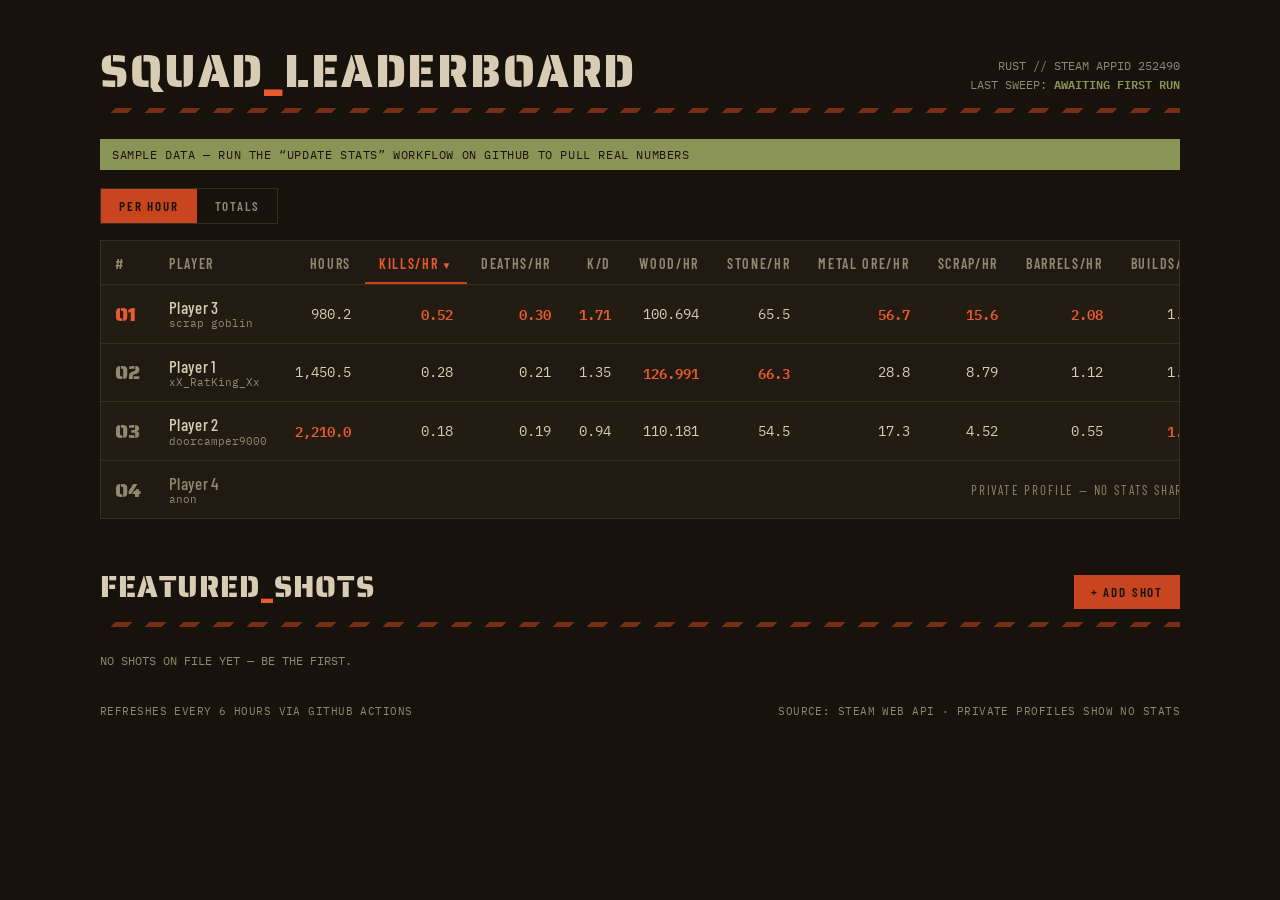
==== index.html @ 2e439c4e "Add files via upload" ====
<!DOCTYPE html>
<html lang="en">
<head>
<meta charset="UTF-8">
<meta name="viewport" content="width=device-width, initial-scale=1.0">
<title>SQUAD LEADERBOARD // RUST</title>
<link rel="preconnect" href="https://fonts.googleapis.com">
<link rel="preconnect" href="https://fonts.gstatic.com" crossorigin>
<link href="https://fonts.googleapis.com/css2?family=Saira+Stencil+One&family=Barlow+Condensed:wght@400;500;600&family=IBM+Plex+Mono:wght@400;600&display=swap" rel="stylesheet">
<style>
  :root{
    --bg:#17120C;
    --panel:#201A12;
    --panel-2:#28211660;
    --line:#382E20;
    --text:#D8CCB4;
    --dim:#928770;
    --oxide:#C8451F;
    --oxide-hi:#E85B2E;
    --olive:#8B9457;
    --stencil:'Saira Stencil One',sans-serif;
    --cond:'Barlow Condensed',sans-serif;
    --mono:'IBM Plex Mono',monospace;
  }
  *{margin:0;padding:0;box-sizing:border-box}
  html{background:var(--bg)}
  body{
    font-family:var(--cond);
    color:var(--text);
    background:var(--bg);
    min-height:100vh;
    padding:clamp(16px,4vw,48px);
  }
  .wrap{max-width:1080px;margin:0 auto}

  header{
    display:flex;align-items:flex-end;justify-content:space-between;
    gap:16px;flex-wrap:wrap;margin-bottom:14px;
  }
  h1{
    font-family:var(--stencil);
    font-weight:400;
    font-size:clamp(28px,5vw,46px);
    letter-spacing:.04em;
    line-height:1;
    color:var(--text);
    text-transform:uppercase;
  }
  h1 .ox{color:var(--oxide-hi)}
  .stamp{
    font-family:var(--mono);
    font-size:12px;
    color:var(--dim);
    text-align:right;
    line-height:1.6;
    text-transform:uppercase;
  }
  .stamp b{color:var(--olive);font-weight:600}

  .hazard{
    height:5px;
    background:repeating-linear-gradient(-45deg,var(--oxide) 0 12px,transparent 12px 24px);
    opacity:.55;
    margin-bottom:26px;
  }

  .banner{
    display:none;
    font-family:var(--mono);font-size:12px;
    color:var(--bg);background:var(--olive);
    padding:8px 12px;margin-bottom:18px;
    text-transform:uppercase;letter-spacing:.05em;
  }
  .banner.show{display:block}

  .seg{display:inline-flex;border:1px solid var(--line);margin-bottom:16px}
  .seg button{
    font-family:var(--cond);font-weight:600;font-size:13px;
    letter-spacing:.14em;text-transform:uppercase;
    background:none;border:none;color:var(--dim);
    padding:9px 18px;cursor:pointer;
  }
  .seg button:hover{color:var(--text)}
  .seg button.on{background:var(--oxide);color:var(--bg)}
  .seg button:focus-visible{outline:2px solid var(--oxide);outline-offset:2px}

  .scroll{overflow-x:auto;border:1px solid var(--line);background:var(--panel)}
  table{width:100%;min-width:880px;border-collapse:collapse}
  thead th{
    font-family:var(--cond);font-weight:600;
    font-size:14px;letter-spacing:.12em;text-transform:uppercase;
    color:var(--dim);
    text-align:right;
    padding:14px 14px 12px;
    border-bottom:1px solid var(--line);
    cursor:pointer;user-select:none;white-space:nowrap;
  }
  thead th:hover{color:var(--text)}
  thead th.sorted{color:var(--oxide-hi);box-shadow:inset 0 -2px 0 var(--oxide)}
  thead th .arrow{font-size:10px;margin-left:3px}
  th.left,td.left{text-align:left}

  tbody td{
    font-family:var(--mono);font-size:14px;
    text-align:right;
    padding:12px 14px;
    border-bottom:1px solid var(--line);
    white-space:nowrap;
  }
  tbody tr:last-child td{border-bottom:none}
  tbody tr:nth-child(odd) td{background:var(--panel-2)}
  tbody tr:hover td{background:#2E251860}

  td.rank{
    font-family:var(--stencil);font-size:20px;
    color:var(--dim);width:64px;
  }
  tr.first td.rank{color:var(--oxide-hi)}

  .player{display:flex;align-items:center;gap:12px}
  .who{display:flex;flex-direction:column;line-height:1.2}
  .alias{font-family:var(--mono);font-size:11px;color:var(--dim)}
  .player img{
    width:34px;height:34px;display:block;
    border:1px solid var(--line);
    filter:saturate(.85);
  }
  .player a{
    font-family:var(--cond);font-weight:500;font-size:17px;
    color:var(--text);text-decoration:none;letter-spacing:.02em;
  }
  .player a:hover{color:var(--oxide-hi)}
  .player a:focus-visible{outline:2px solid var(--oxide);outline-offset:2px}

  td.top{color:var(--oxide-hi);font-weight:600}
  tr.private td{color:var(--dim)}
  tr.private .player a{color:var(--dim)}
  .priv-label{
    font-family:var(--cond);font-size:13px;letter-spacing:.14em;
    text-transform:uppercase;color:var(--dim);
  }

  footer{
    display:flex;justify-content:space-between;gap:12px;flex-wrap:wrap;
    margin-top:14px;
    font-family:var(--mono);font-size:11px;color:var(--dim);
    text-transform:uppercase;letter-spacing:.04em;
  }

  .shots{margin-top:44px}
  .shots-head{display:flex;align-items:baseline;justify-content:space-between;margin-bottom:12px}
  .shots h2{
    font-family:var(--stencil);font-weight:400;
    font-size:clamp(20px,3.4vw,30px);
    letter-spacing:.04em;text-transform:uppercase;color:var(--text);
  }
  .shots h2 .ox{color:var(--oxide-hi)}
  .shots-count{font-family:var(--mono);font-size:12px;color:var(--dim);text-transform:uppercase}
  .grid{
    margin-top:22px;
    display:grid;grid-template-columns:repeat(auto-fill,minmax(240px,1fr));gap:10px;
  }
  .grid figure{
    border:1px solid var(--line);background:var(--panel);
    cursor:pointer;overflow:hidden;
  }
  .grid img{
    width:100%;aspect-ratio:16/9;object-fit:cover;display:block;
    filter:saturate(.9) brightness(.92);
  }
  .grid figure:hover img{filter:none}
  .grid figcaption{
    font-family:var(--mono);font-size:11px;color:var(--dim);
    padding:7px 10px;border-top:1px solid var(--line);
    white-space:nowrap;overflow:hidden;text-overflow:ellipsis;
    text-transform:uppercase;letter-spacing:.03em;
  }
  .grid figure:focus-visible{outline:2px solid var(--oxide);outline-offset:2px}

  .lightbox{
    position:fixed;inset:0;z-index:10;
    background:#17120CF0;
    display:flex;flex-direction:column;align-items:center;justify-content:center;
    gap:12px;padding:4vw;cursor:zoom-out;
  }
  .lightbox[hidden]{display:none}
  .lightbox img{max-width:100%;max-height:86vh;border:1px solid var(--line)}
  .lightbox-name{font-family:var(--mono);font-size:12px;color:var(--dim);text-transform:uppercase}

  .btn{
    font-family:var(--cond);font-weight:600;font-size:13px;
    letter-spacing:.14em;text-transform:uppercase;
    background:var(--oxide);color:var(--bg);
    border:1px solid var(--oxide);
    padding:8px 16px;cursor:pointer;
  }
  .btn:hover{background:var(--oxide-hi);border-color:var(--oxide-hi)}
  .btn:disabled{opacity:.45;cursor:not-allowed}
  .btn.ghost{background:none;color:var(--dim);border-color:var(--line)}
  .btn.ghost:hover{color:var(--text)}
  .btn:focus-visible{outline:2px solid var(--oxide);outline-offset:2px}
  .empty{font-family:var(--mono);font-size:12px;color:var(--dim);margin-top:18px;text-transform:uppercase}

  .modal{
    position:fixed;inset:0;z-index:20;
    background:#17120CF0;
    display:flex;align-items:center;justify-content:center;padding:16px;
  }
  .modal[hidden]{display:none}
  .modal-box{
    width:min(440px,100%);
    background:var(--panel);border:1px solid var(--line);
    padding:22px;display:flex;flex-direction:column;gap:12px;
  }
  .modal-box h3{
    font-family:var(--stencil);font-weight:400;font-size:22px;
    letter-spacing:.04em;text-transform:uppercase;
  }
  .modal-box h3 .ox{color:var(--oxide-hi)}
  .modal-box input[type=password], .modal-box input[type=text]{
    font-family:var(--mono);font-size:13px;
    background:var(--bg);border:1px solid var(--line);color:var(--text);
    padding:10px 12px;width:100%;
  }
  .modal-box input:focus{outline:none;border-color:var(--oxide)}
  .drop{
    font-family:var(--mono);font-size:12px;color:var(--dim);
    border:1px dashed var(--line);
    padding:26px 14px;text-align:center;cursor:pointer;
    text-transform:uppercase;letter-spacing:.03em;
    overflow:hidden;text-overflow:ellipsis;
  }
  .drop:hover,.drop.armed{border-color:var(--oxide);color:var(--text)}
  .drop:focus-visible{outline:2px solid var(--oxide);outline-offset:2px}
  .modal-row{display:flex;align-items:center;justify-content:space-between;gap:10px}
  .up-status{font-family:var(--mono);font-size:11px;color:var(--olive);text-transform:uppercase}
  .up-status.err{color:var(--oxide-hi)}
  @media (prefers-reduced-motion: no-preference){
    tbody tr{transition:background .12s}
  }
</style>
</head>
<body>
<div class="wrap">
  <header>
    <h1>Squad<span class="ox">_</span>Leaderboard</h1>
    <div class="stamp">
      Rust // Steam AppID 252490<br>
      Last sweep: <b id="updated">—</b>
    </div>
  </header>
  <div class="hazard"></div>

  <div class="banner" id="banner">Sample data — run the “Update stats” workflow on GitHub to pull real numbers</div>

  <div class="seg">
    <button id="btn-rate" class="on" onclick="setMode('rate')">Per hour</button>
    <button id="btn-total" onclick="setMode('total')">Totals</button>
  </div>

  <div class="scroll">
    <table id="board">
      <thead><tr id="headrow"></tr></thead>
      <tbody id="rows"></tbody>
    </table>
  </div>

  <section class="shots" id="shots-section" hidden>
    <div class="shots-head">
      <h2>Featured<span class="ox">_</span>Shots</h2>
      <span class="shots-count" id="shots-count"></span>
      <button class="btn" id="add-shot" hidden>+ Add shot</button>
    </div>
    <div class="hazard"></div>
    <p class="empty" id="shots-empty" hidden>No shots on file yet — be the first.</p>
    <div class="grid" id="shots-grid"></div>
  </section>

  <div class="modal" id="upload-modal" hidden>
    <div class="modal-box">
      <h3>Upload<span class="ox">_</span>Shot</h3>
      <input type="password" id="up-pass" placeholder="Squad password" autocomplete="off">
      <input type="text" id="up-caption" placeholder="Caption (optional)" maxlength="60" autocomplete="off">
      <div class="drop" id="up-drop" tabindex="0">Drag an image here, paste one, or click to pick</div>
      <input type="file" id="up-file" accept="image/png,image/jpeg,image/webp,image/gif" hidden>
      <div class="modal-row">
        <span class="up-status" id="up-status"></span>
        <span>
          <button class="btn ghost" id="up-cancel">Cancel</button>
          <button class="btn" id="up-send" disabled>Upload</button>
        </span>
      </div>
    </div>
  </div>

  <div class="lightbox" id="lightbox" hidden>
    <img id="lightbox-img" src="" alt="">
    <span class="lightbox-name" id="lightbox-name"></span>
  </div>

  <footer>
    <span>Refreshes every 6 hours via GitHub Actions</span>
    <span>Source: Steam Web API · Private profiles show no stats</span>
  </footer>
</div>

<script>
const COLS = [
  {key:"hours",   label:"Hours", dec:1, noRate:true},
  {key:"kills",   label:"Kills"},
  {key:"deaths",  label:"Deaths"},
  {key:"kd",      label:"K/D", dec:2, noRate:true},
  {key:"wood",    label:"Wood"},
  {key:"stone",   label:"Stone"},
  {key:"metal",   label:"Metal Ore"},
  {key:"scrap",   label:"Scrap"},
  {key:"barrels", label:"Barrels"},
  {key:"builds",  label:"Builds"},
];

let mode = "rate"; // "rate" = per hour, "total" = lifetime totals

/* Shown only if data.json can't be fetched (e.g. previewing the file locally). */
const FALLBACK = {
  updated: null,
  placeholder: true,
  players: [
    {steamid:"76561198328433034", label:"Player 1", name:"xX_RatKing_Xx",  avatar:"", profile_url:"#", private:false,
     stats:{hours:1450.5, kills:412, deaths:305, kd:1.35, wood:184200, stone:96100, metal:41800, scrap:12750, barrels:1630, builds:2210}},
    {steamid:"76561198329843176", label:"Player 2", name:"doorcamper9000",  avatar:"", profile_url:"#", private:false,
     stats:{hours:2210.0, kills:388, deaths:412, kd:0.94, wood:243500, stone:120400, metal:38200, scrap:9980, barrels:1215, builds:3480}},
    {steamid:"76561198982508980", label:"Player 3", name:"scrap goblin",avatar:"", profile_url:"#", private:false,
     stats:{hours:980.2, kills:511, deaths:298, kd:1.71, wood:98700, stone:64200, metal:55600, scrap:15320, barrels:2040, builds:1120}},
    {steamid:"76561199044926383", label:"Player 4", name:"anon", avatar:"", profile_url:"#", private:true, stats:{}},
  ]
};

let data = null;
let sortKey = "kills";
let sortDir = -1;

const fmt = (v, dec) => (v ?? 0).toLocaleString("en-GB",
  dec ? {minimumFractionDigits:dec, maximumFractionDigits:dec} : {});

/* value shown for a stat in the current mode; null = not computable */
function displayVal(p, c){
  const v = p.stats[c.key] ?? 0;
  if (c.noRate || mode === "total") return v;
  const h = p.stats.hours ?? 0;
  return h > 0 ? v / h : null;
}

function fmtCell(v, c){
  if (v === null) return "—";
  if (c.dec !== undefined) return fmt(v, c.dec);
  if (mode === "total" || c.noRate) return fmt(v);
  const dec = v >= 100 ? 0 : v >= 10 ? 1 : 2;
  return fmt(v, dec);
}

function buildHead(){
  const tr = document.getElementById("headrow");
  tr.innerHTML = "";
  const rank = document.createElement("th");
  rank.textContent = "#"; rank.className = "left"; rank.style.cursor = "default";
  tr.appendChild(rank);
  const name = document.createElement("th");
  name.textContent = "Player"; name.className = "left"; name.style.cursor = "default";
  tr.appendChild(name);
  for (const c of COLS){
    const th = document.createElement("th");
    const suffix = (mode === "rate" && !c.noRate) ? "/hr" : "";
    th.innerHTML = c.label + suffix + (c.key === sortKey ? `<span class="arrow">${sortDir<0?"▼":"▲"}</span>` : "");
    if (c.key === sortKey) th.classList.add("sorted");
    th.onclick = () => {
      sortDir = (c.key === sortKey) ? -sortDir : -1;
      sortKey = c.key;
      render();
    };
    tr.appendChild(th);
  }
}

function render(){
  buildHead();
  const tbody = document.getElementById("rows");
  tbody.innerHTML = "";

  const sortCol = COLS.find(c => c.key === sortKey);
  const players = [...data.players].sort((a,b) => {
    if (a.private !== b.private) return a.private ? 1 : -1;
    const av = displayVal(a, sortCol) ?? -1, bv = displayVal(b, sortCol) ?? -1;
    return (bv - av) * (sortDir < 0 ? 1 : -1);
  });

  // column leaders (among public profiles, in the current mode)
  const leaders = {};
  for (const c of COLS){
    leaders[c.key] = Math.max(...players.filter(p=>!p.private).map(p => displayVal(p, c) ?? 0), 0);
  }

  players.forEach((p, i) => {
    const tr = document.createElement("tr");
    if (i === 0 && !p.private) tr.classList.add("first");
    if (p.private) tr.classList.add("private");

    const rank = document.createElement("td");
    rank.className = "rank left";
    rank.textContent = String(i+1).padStart(2,"0");
    tr.appendChild(rank);

    const name = document.createElement("td");
    name.className = "left";
    const av = p.avatar ? `<img src="${p.avatar}" alt="">` : "";
    const main = p.label || p.name;
    const sub = (p.label && p.label !== p.name) ? `<span class="alias">${p.name}</span>` : "";
    name.innerHTML = `<span class="player">${av}<span class="who"><a href="${p.profile_url}" target="_blank" rel="noopener">${main}</a>${sub}</span></span>`;
    tr.appendChild(name);

    if (p.private){
      const td = document.createElement("td");
      td.colSpan = COLS.length;
      td.innerHTML = `<span class="priv-label">Private profile — no stats shared</span>`;
      tr.appendChild(td);
    } else {
      for (const c of COLS){
        const td = document.createElement("td");
        const v = displayVal(p, c);
        td.textContent = fmtCell(v, c);
        if (v !== null && v > 0 && v === leaders[c.key]) td.classList.add("top");
        tr.appendChild(td);
      }
    }
    tbody.appendChild(tr);
  });

  document.getElementById("updated").textContent = data.updated
    ? new Date(data.updated).toLocaleString("en-GB", {dateStyle:"medium", timeStyle:"short"})
    : "awaiting first run";
  document.getElementById("banner").classList.toggle("show", !!data.placeholder);
}

function setMode(m){
  mode = m;
  document.getElementById("btn-rate").classList.toggle("on", m === "rate");
  document.getElementById("btn-total").classList.toggle("on", m === "total");
  render();
}

/* ---- Featured Shots: lists docs/screenshots/ via GitHub's public API ---- */

/* Paste your Cloudflare Worker URL here to enable in-page uploads.
   Leave empty ("") and the Add shot button stays hidden. */
const UPLOAD_URL = "https://spring-darkness-c298.adamclarkq9.workers.dev/";

const IMG_EXT = /\.(png|jpe?g|webp|gif)$/i;

function repoFromLocation(){
  // adamclarkq9-arch.github.io/OOBY-stats/ -> owner + repo, no config needed
  const host = location.hostname;
  if (!host.endsWith(".github.io")) return null;
  const repo = location.pathname.split("/").filter(Boolean)[0];
  if (!repo) return null;
  return { owner: host.split(".")[0], repo };
}

function caption(filename){
  return filename.replace(IMG_EXT, "").replace(/[-_]+/g, " ");
}

function loadShots(){
  if (UPLOAD_URL){
    document.getElementById("shots-section").hidden = false;
    document.getElementById("add-shot").hidden = false;
    document.getElementById("shots-empty").hidden = false;
  }
  const loc = repoFromLocation();
  if (!loc) return; // previewing the file outside GitHub Pages
  fetch(`https://api.github.com/repos/${loc.owner}/${loc.repo}/contents/docs/screenshots`)
    .then(r => { if (!r.ok) throw new Error(); return r.json(); })
    .then(files => {
      const imgs = files.filter(f => f.type === "file" && IMG_EXT.test(f.name))
                        .sort((a,b) => b.name.localeCompare(a.name)); // date-prefixed names = newest first
      if (!imgs.length) return;
      document.getElementById("shots-empty").hidden = true;
      const grid = document.getElementById("shots-grid");
      for (const f of imgs){
        const fig = document.createElement("figure");
        fig.tabIndex = 0;
        fig.innerHTML = `<img src="${f.download_url}" alt="${caption(f.name)}" loading="lazy"><figcaption>${caption(f.name)}</figcaption>`;
        const open = () => showLightbox(f.download_url, caption(f.name));
        fig.onclick = open;
        fig.onkeydown = e => { if (e.key === "Enter") open(); };
        grid.appendChild(fig);
      }
      document.getElementById("shots-count").textContent = `${imgs.length} on file`;
      document.getElementById("shots-section").hidden = false;
    })
    .catch(() => {}); // no folder yet or rate-limited: section stays hidden
}

function showLightbox(src, name){
  document.getElementById("lightbox-img").src = src;
  document.getElementById("lightbox-name").textContent = name;
  document.getElementById("lightbox").hidden = false;
}
document.getElementById("lightbox").onclick = () => {
  document.getElementById("lightbox").hidden = true;
  document.getElementById("lightbox-img").src = "";
};
document.addEventListener("keydown", e => {
  if (e.key === "Escape") document.getElementById("lightbox").hidden = true;
});
loadShots();

/* ---- In-page uploads via the Cloudflare Worker ---- */
let pickedFile = null;
const $ = id => document.getElementById(id);

function setStatus(msg, isErr){
  const el = $("up-status");
  el.textContent = msg || "";
  el.classList.toggle("err", !!isErr);
}

function armUpload(){
  $("up-send").disabled = !(pickedFile && $("up-pass").value);
}

function takeFile(f){
  if (!f) return;
  if (!/^image\/(png|jpe?g|webp|gif)$/.test(f.type)) { setStatus("Images only (png/jpg/webp/gif)", true); return; }
  if (f.size > 8 * 1024 * 1024) { setStatus("Too big — 8 MB max", true); return; }
  pickedFile = f;
  $("up-drop").classList.add("armed");
  $("up-drop").textContent = `${f.name} (${(f.size/1024/1024).toFixed(1)} MB)`;
  setStatus("");
  armUpload();
}

function buildFilename(){
  const ext = (pickedFile.type.split("/")[1] || "png").replace("jpeg","jpg");
  const slug = ($("up-caption").value || pickedFile.name.replace(IMG_EXT, ""))
    .toLowerCase().replace(/[^a-z0-9]+/g, "-").replace(/^-+|-+$/g, "").slice(0, 50) || "shot";
  const d = new Date(), p = n => String(n).padStart(2, "0");
  return `${d.getFullYear()}-${p(d.getMonth()+1)}-${p(d.getDate())}-${p(d.getHours())}${p(d.getMinutes())}-${slug}.${ext}`;
}

async function sendShot(){
  $("up-send").disabled = true;
  setStatus("Uploading…");
  try {
    const b64 = await new Promise((res, rej) => {
      const r = new FileReader();
      r.onload = () => res(r.result.split(",")[1]);
      r.onerror = () => rej(new Error("read failed"));
      r.readAsDataURL(pickedFile);
    });
    const resp = await fetch(UPLOAD_URL, {
      method: "POST",
      headers: { "Content-Type": "application/json" },
      body: JSON.stringify({ password: $("up-pass").value, filename: buildFilename(), content: b64 }),
    });
    const out = await resp.json().catch(() => ({}));
    if (!resp.ok) throw new Error(out.error || `Upload failed (${resp.status})`);
    setStatus("Done — live on the board in about a minute");
    pickedFile = null;
    $("up-drop").classList.remove("armed");
    $("up-drop").textContent = "Drag an image here, paste one, or click to pick";
    setTimeout(() => { $("upload-modal").hidden = true; setStatus(""); }, 2200);
  } catch (err) {
    setStatus(err.message, true);
    armUpload();
  }
}

function wireUploads(){
  if (!UPLOAD_URL) return;
  const modal = $("upload-modal"), drop = $("up-drop"), file = $("up-file");
  $("add-shot").onclick = () => { modal.hidden = false; $("up-pass").focus(); };
  $("up-cancel").onclick = () => { modal.hidden = true; setStatus(""); };
  modal.onclick = e => { if (e.target === modal) modal.hidden = true; };
  drop.onclick = () => file.click();
  drop.onkeydown = e => { if (e.key === "Enter") file.click(); };
  file.onchange = () => takeFile(file.files[0]);
  drop.ondragover = e => { e.preventDefault(); drop.classList.add("armed"); };
  drop.ondragleave = () => { if (!pickedFile) drop.classList.remove("armed"); };
  drop.ondrop = e => { e.preventDefault(); takeFile(e.dataTransfer.files[0]); };
  document.addEventListener("paste", e => {
    if (modal.hidden) return;
    const f = [...(e.clipboardData?.files || [])][0];
    if (f) takeFile(f);
  });
  $("up-pass").oninput = armUpload;
  $("up-send").onclick = sendShot;
}
wireUploads();

fetch("data.json", {cache:"no-store"})
  .then(r => { if(!r.ok) throw new Error(); return r.json(); })
  .then(d => { data = d; render(); })
  .catch(() => { data = FALLBACK; render(); });
</script>
</body>
</html>
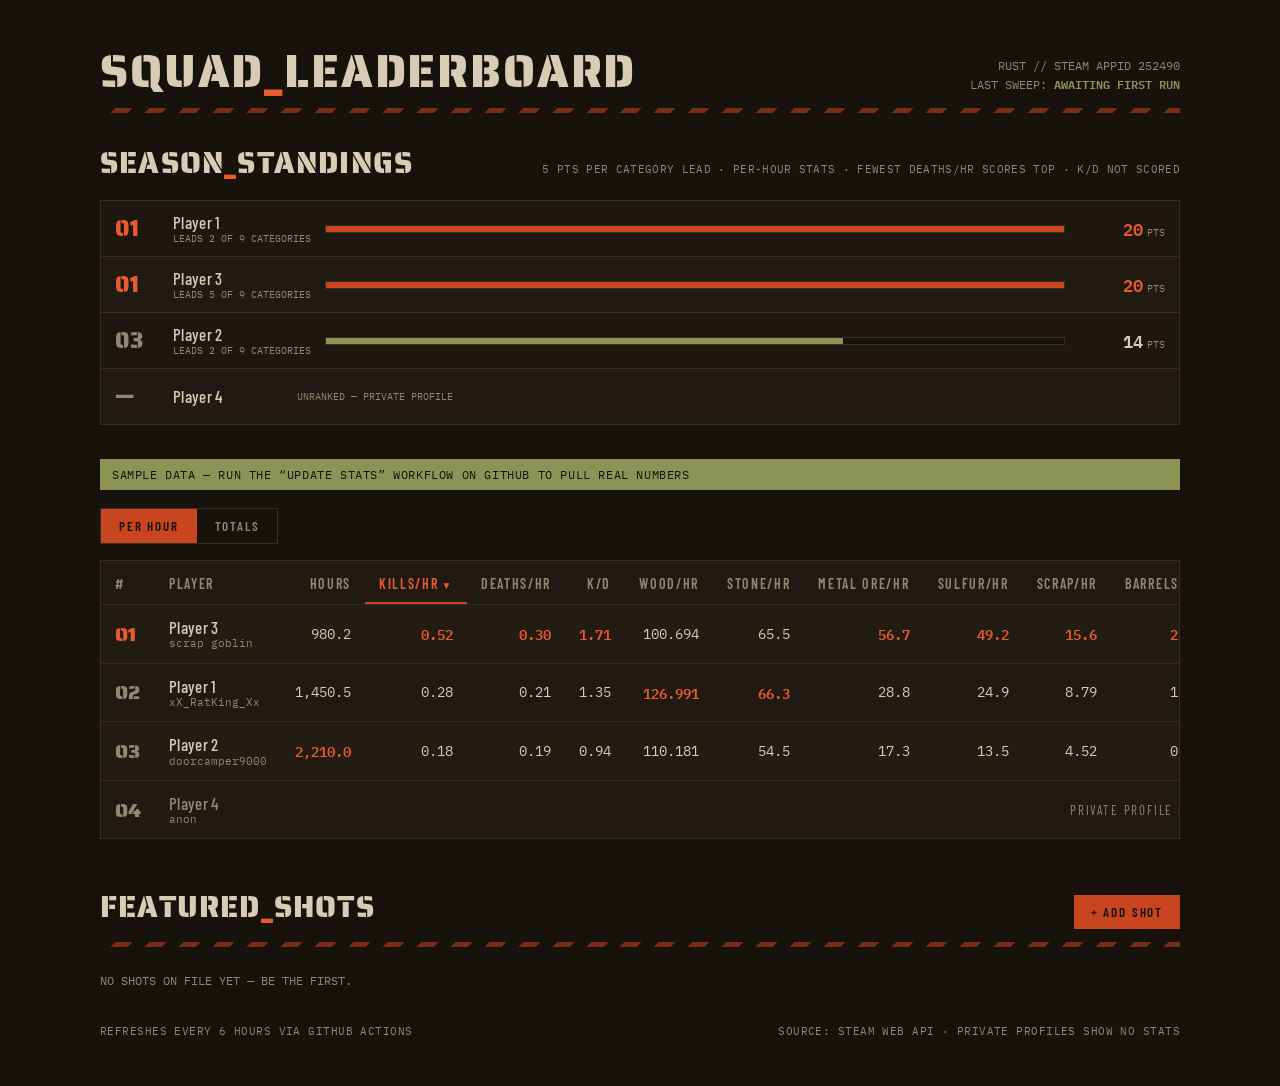
==== commit 4d7ed846: "Update index.html" ====
--- a/index.html
+++ b/index.html
@@ -235,6 +235,39 @@
   .modal-row{display:flex;align-items:center;justify-content:space-between;gap:10px}
   .up-status{font-family:var(--mono);font-size:11px;color:var(--olive);text-transform:uppercase}
   .up-status.err{color:var(--oxide-hi)}
+
+  .standings{margin-bottom:34px}
+  .stand-head{display:flex;align-items:baseline;justify-content:space-between;gap:14px;flex-wrap:wrap;margin-bottom:14px}
+  .standings h2{
+    font-family:var(--stencil);font-weight:400;
+    font-size:clamp(20px,3.4vw,30px);
+    letter-spacing:.04em;text-transform:uppercase;color:var(--text);
+  }
+  .standings h2 .ox{color:var(--oxide-hi)}
+  .stand-note{font-family:var(--mono);font-size:11px;color:var(--dim);text-transform:uppercase;letter-spacing:.03em}
+  .stand-row{
+    display:flex;align-items:center;gap:14px;
+    border:1px solid var(--line);border-bottom:none;
+    background:var(--panel);padding:10px 14px;
+  }
+  .stand-row:nth-child(odd){background:var(--panel-2)}
+  .stand-row:last-child{border-bottom:1px solid var(--line)}
+  .stand-row .rank{font-family:var(--stencil);font-size:22px;color:var(--dim);width:44px;flex:none}
+  .stand-row.first .rank{color:var(--oxide-hi)}
+  .stand-row img{width:34px;height:34px;flex:none;border:1px solid var(--line);filter:saturate(.85)}
+  .stand-who{display:flex;flex-direction:column;line-height:1.2;min-width:110px}
+  .stand-name{font-family:var(--cond);font-weight:500;font-size:17px;letter-spacing:.02em}
+  .stand-sub{font-family:var(--mono);font-size:10px;color:var(--dim);text-transform:uppercase}
+  .stand-bar{flex:1;height:8px;background:var(--bg);border:1px solid var(--line);overflow:hidden}
+  .stand-bar i{display:block;height:100%;background:var(--olive)}
+  .stand-row.first .stand-bar i{background:var(--oxide)}
+  .stand-pts{font-family:var(--mono);font-weight:600;font-size:17px;width:86px;text-align:right;flex:none}
+  .stand-pts small{font-size:10px;color:var(--dim);font-weight:400;margin-left:4px;text-transform:uppercase}
+  .stand-row.first .stand-pts{color:var(--oxide-hi)}
+  @media (max-width:560px){
+    .stand-note{display:none}
+    .stand-sub{display:none}
+  }
   @media (prefers-reduced-motion: no-preference){
     tbody tr{transition:background .12s}
   }
@@ -250,6 +283,14 @@
     </div>
   </header>
   <div class="hazard"></div>
+
+  <section class="standings" id="standings" hidden>
+    <div class="stand-head">
+      <h2>Season<span class="ox">_</span>Standings</h2>
+      <span class="stand-note">5 pts per category lead &middot; per-hour stats &middot; fewest deaths/hr scores top &middot; k/d not scored</span>
+    </div>
+    <div id="stand-rows"></div>
+  </section>
 
   <div class="banner" id="banner">Sample data — run the “Update stats” workflow on GitHub to pull real numbers</div>
 
@@ -313,6 +354,7 @@
   {key:"wood",    label:"Wood"},
   {key:"stone",   label:"Stone"},
   {key:"metal",   label:"Metal Ore"},
+  {key:"sulfur",  label:"Sulfur"},
   {key:"scrap",   label:"Scrap"},
   {key:"barrels", label:"Barrels"},
   {key:"builds",  label:"Builds"},
@@ -326,11 +368,11 @@
   placeholder: true,
   players: [
     {steamid:"76561198328433034", label:"Player 1", name:"xX_RatKing_Xx",  avatar:"", profile_url:"#", private:false,
-     stats:{hours:1450.5, kills:412, deaths:305, kd:1.35, wood:184200, stone:96100, metal:41800, scrap:12750, barrels:1630, builds:2210}},
+     stats:{hours:1450.5, kills:412, deaths:305, kd:1.35, wood:184200, stone:96100, metal:41800, sulfur:36100, scrap:12750, barrels:1630, builds:2210}},
     {steamid:"76561198329843176", label:"Player 2", name:"doorcamper9000",  avatar:"", profile_url:"#", private:false,
-     stats:{hours:2210.0, kills:388, deaths:412, kd:0.94, wood:243500, stone:120400, metal:38200, scrap:9980, barrels:1215, builds:3480}},
+     stats:{hours:2210.0, kills:388, deaths:412, kd:0.94, wood:243500, stone:120400, metal:38200, sulfur:29800, scrap:9980, barrels:1215, builds:3480}},
     {steamid:"76561198982508980", label:"Player 3", name:"scrap goblin",avatar:"", profile_url:"#", private:false,
-     stats:{hours:980.2, kills:511, deaths:298, kd:1.71, wood:98700, stone:64200, metal:55600, scrap:15320, barrels:2040, builds:1120}},
+     stats:{hours:980.2, kills:511, deaths:298, kd:1.71, wood:98700, stone:64200, metal:55600, sulfur:48200, scrap:15320, barrels:2040, builds:1120}},
     {steamid:"76561199044926383", label:"Player 4", name:"anon", avatar:"", profile_url:"#", private:true, stats:{}},
   ]
 };
@@ -596,10 +638,85 @@
 }
 wireUploads();
 
+/* ---- Season standings: points across the per-hour categories ---- */
+const SCORED = [
+  {key:"kills"}, {key:"deaths", invert:true}, {key:"wood"}, {key:"stone"},
+  {key:"metal"}, {key:"sulfur"}, {key:"scrap"}, {key:"barrels"}, {key:"builds"},
+];
+
+function rateOf(p, key){
+  const h = p.stats.hours ?? 0;
+  return h > 0 ? (p.stats[key] ?? 0) / h : null;
+}
+
+function computeStandings(){
+  const elig = data.players.filter(p => !p.private && (p.stats.hours ?? 0) > 0);
+  const N = elig.length;
+  if (N < 2) return {rows: [], unranked: data.players.filter(p => !elig.includes(p))};
+  const totals = new Map(elig.map(p => [p.steamid, {p, pts: 0, leads: 0}]));
+
+  for (const cat of SCORED){
+    const ranked = [...elig].sort((a, b) => {
+      const av = rateOf(a, cat.key), bv = rateOf(b, cat.key);
+      return cat.invert ? av - bv : bv - av;
+    });
+    let i = 0;
+    while (i < N){
+      let j = i; // extend over ties: same rate = same points
+      while (j + 1 < N && rateOf(ranked[j+1], cat.key) === rateOf(ranked[i], cat.key)) j++;
+      const pts = N - i; // 1st of 5 -> 5 pts ... last -> 1 pt
+      for (let k = i; k <= j; k++){
+        const t = totals.get(ranked[k].steamid);
+        t.pts += pts;
+        if (i === 0) t.leads++;
+      }
+      i = j + 1;
+    }
+  }
+  return {
+    rows: [...totals.values()].sort((a, b) => b.pts - a.pts),
+    unranked: data.players.filter(p => !elig.includes(p)),
+  };
+}
+
+function renderStandings(){
+  const {rows, unranked} = computeStandings();
+  if (!rows.length) return;
+  const holder = document.getElementById("stand-rows");
+  holder.innerHTML = "";
+  const maxPts = rows[0].pts;
+  let rank = 0, prevPts = null;
+
+  rows.forEach((t, i) => {
+    if (t.pts !== prevPts){ rank = i + 1; prevPts = t.pts; }
+    const div = document.createElement("div");
+    div.className = "stand-row" + (rank === 1 ? " first" : "");
+    const av = t.p.avatar ? `<img src="${t.p.avatar}" alt="">` : "";
+    const leadTxt = t.leads ? `leads ${t.leads} of ${SCORED.length} categories` : "no category leads";
+    div.innerHTML =
+      `<span class="rank">${String(rank).padStart(2,"0")}</span>${av}` +
+      `<span class="stand-who"><span class="stand-name">${t.p.label || t.p.name}</span><span class="stand-sub">${leadTxt}</span></span>` +
+      `<span class="stand-bar"><i style="width:${(t.pts / maxPts * 100).toFixed(1)}%"></i></span>` +
+      `<span class="stand-pts">${t.pts}<small>pts</small></span>`;
+    holder.appendChild(div);
+  });
+
+  for (const p of unranked){
+    const div = document.createElement("div");
+    div.className = "stand-row";
+    div.innerHTML =
+      `<span class="rank">—</span>` +
+      `<span class="stand-who"><span class="stand-name">${p.label || p.name}</span></span>` +
+      `<span class="stand-sub">unranked — ${p.private ? "private profile" : "hours hidden"}</span>`;
+    holder.appendChild(div);
+  }
+  document.getElementById("standings").hidden = false;
+}
+
 fetch("data.json", {cache:"no-store"})
   .then(r => { if(!r.ok) throw new Error(); return r.json(); })
-  .then(d => { data = d; render(); })
-  .catch(() => { data = FALLBACK; render(); });
+  .then(d => { data = d; render(); renderStandings(); })
+  .catch(() => { data = FALLBACK; render(); renderStandings(); });
 </script>
 </body>
 </html>
